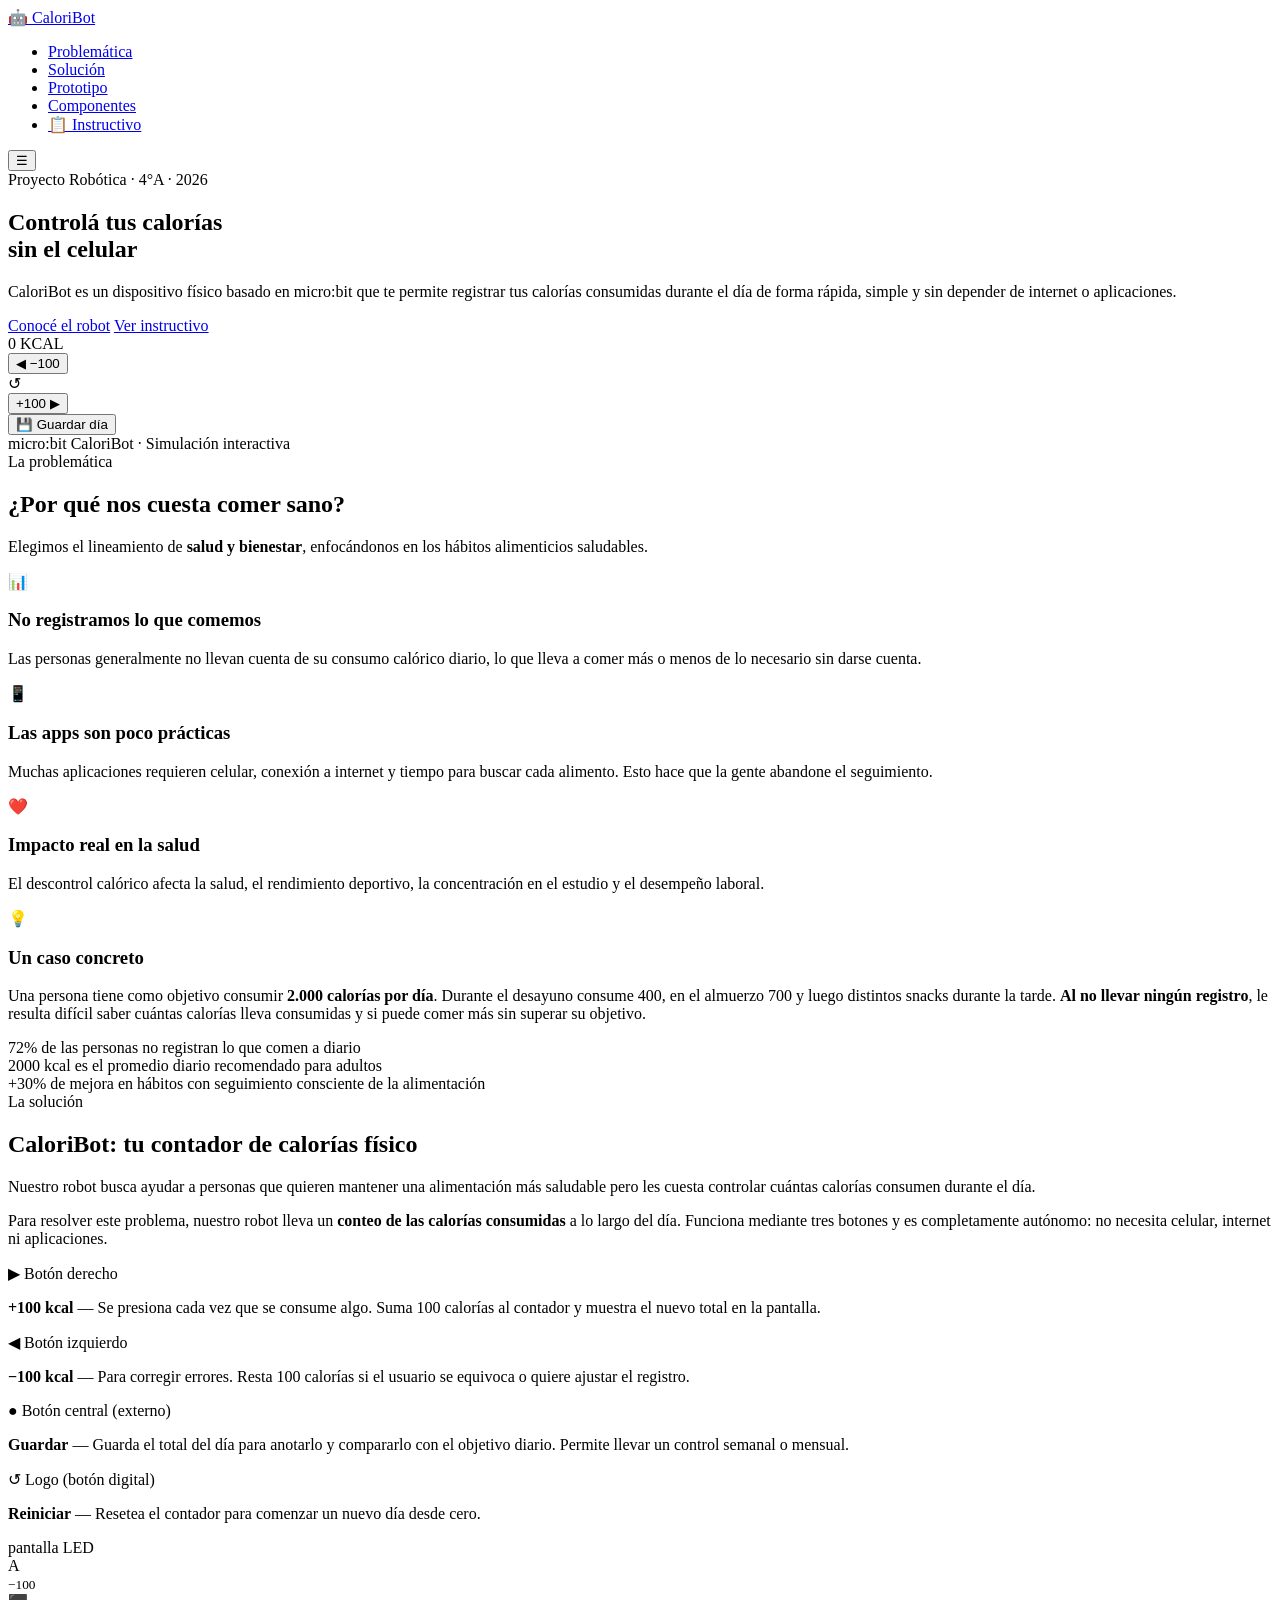
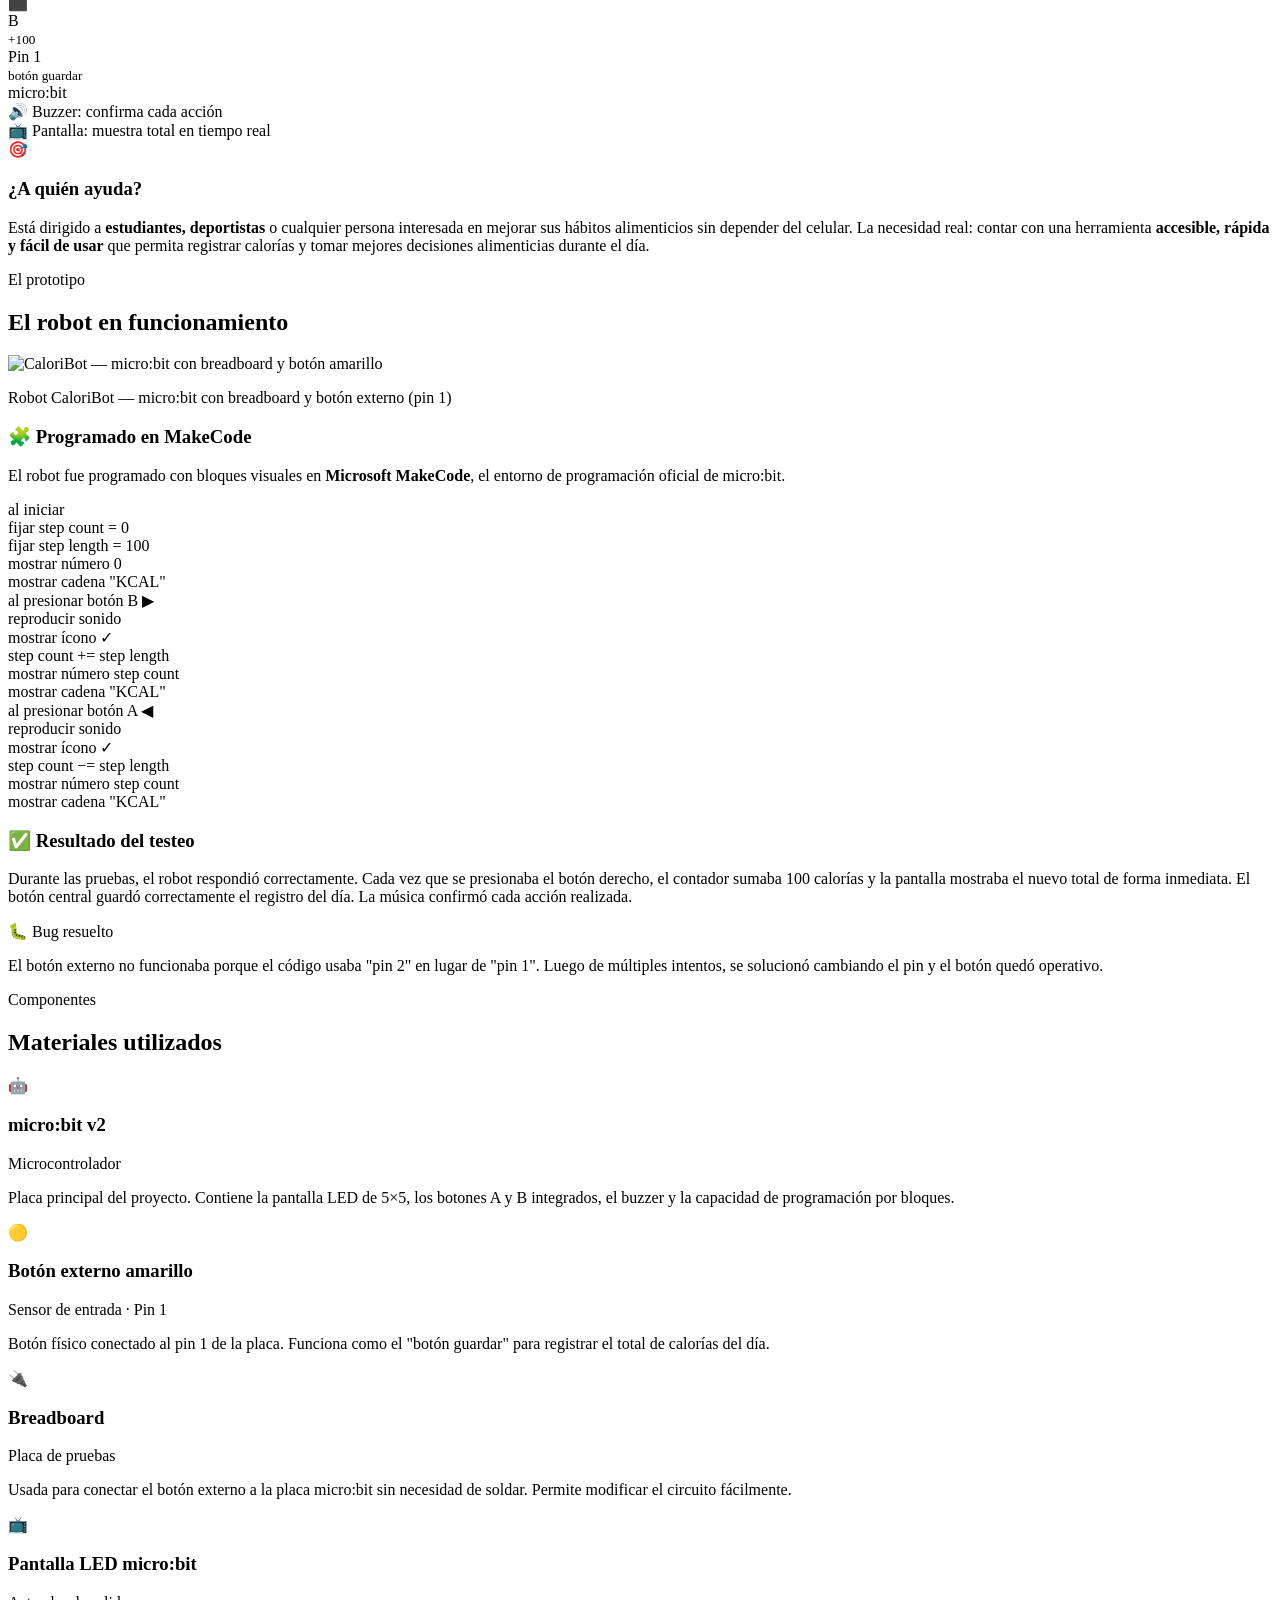
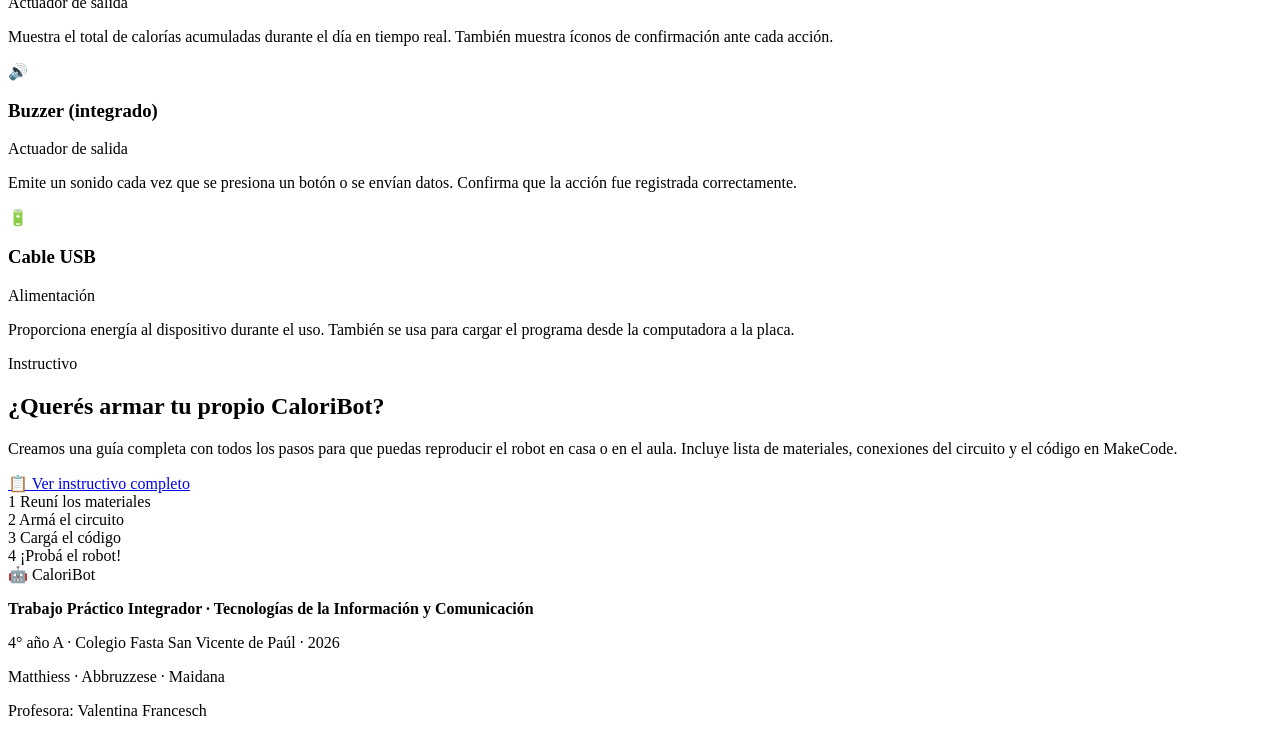
==== index.html @ 19765916 "initial commit" ====
<!DOCTYPE html>
<html lang="es">
<head>
  <meta charset="UTF-8" />
  <meta name="viewport" content="width=device-width, initial-scale=1.0" />
  <title>CaloriBot | Contador de Calorías con micro:bit</title>
  <link rel="stylesheet" href="css/styles.css" />
  <link rel="preconnect" href="https://fonts.googleapis.com" />
  <link rel="preconnect" href="https://fonts.gstatic.com" crossorigin />
  <link href="https://fonts.googleapis.com/css2?family=Inter:wght@300;400;500;600;700;800&family=Space+Grotesk:wght@500;700&display=swap" rel="stylesheet" />
</head>
<body>

  <!-- ===== HEADER / NAV ===== -->
  <header class="header" id="header">
    <nav class="nav container">
      <a href="#inicio" class="nav__logo">
        <span class="logo-icon">🤖</span> CaloriBot
      </a>
      <ul class="nav__menu" id="nav-menu">
        <li><a href="#problema" class="nav__link">Problemática</a></li>
        <li><a href="#solucion" class="nav__link">Solución</a></li>
        <li><a href="#prototipo" class="nav__link">Prototipo</a></li>
        <li><a href="#componentes" class="nav__link">Componentes</a></li>
        <li><a href="#instructivo" class="nav__link instructivo-btn">📋 Instructivo</a></li>
      </ul>
      <button class="nav__toggle" id="nav-toggle" aria-label="Abrir menú">☰</button>
    </nav>
  </header>

  <main>

    <!-- ===== HERO ===== -->
    <section class="hero" id="inicio">
      <div class="hero__bg-shapes">
        <div class="shape shape--1"></div>
        <div class="shape shape--2"></div>
        <div class="shape shape--3"></div>
      </div>
      <div class="container hero__content">
        <div class="hero__text">
          <span class="hero__badge">Proyecto Robótica · 4°A · 2026</span>
          <h1 class="hero__title">
            Controlá tus calorías <br/><span class="highlight">sin el celular</span>
          </h1>
          <p class="hero__subtitle">
            CaloriBot es un dispositivo físico basado en micro:bit que te permite
            registrar tus calorías consumidas durante el día de forma rápida, simple
            y sin depender de internet o aplicaciones.
          </p>
          <div class="hero__cta">
            <a href="#solucion" class="btn btn--primary">Conocé el robot</a>
            <a href="#instructivo" class="btn btn--outline">Ver instructivo</a>
          </div>
        </div>
        <div class="hero__visual">
          <div class="microbit-card">
            <div class="microbit-screen">
              <div class="microbit-display" id="microbit-display">
                <span class="calorie-count" id="calorie-display">0</span>
                <span class="kcal-label">KCAL</span>
              </div>
            </div>
            <div class="microbit-buttons">
              <button class="mb-btn mb-btn--left" id="btn-left" title="Restar 100 kcal">◀ −100</button>
              <div class="mb-logo" id="btn-logo" title="Reiniciar">↺</div>
              <button class="mb-btn mb-btn--right" id="btn-right" title="Sumar 100 kcal">+100 ▶</button>
            </div>
            <button class="mb-btn--center" id="btn-center">💾 Guardar día</button>
            <div class="mb-label">micro:bit CaloriBot · Simulación interactiva</div>
          </div>
        </div>
      </div>
    </section>

    <!-- ===== CONCIENTIZACIÓN / PROBLEMA ===== -->
    <section class="problema section" id="problema">
      <div class="container">
        <div class="section__header">
          <span class="section__tag">La problemática</span>
          <h2 class="section__title">¿Por qué nos cuesta comer sano?</h2>
          <p class="section__subtitle">
            Elegimos el lineamiento de <strong>salud y bienestar</strong>, enfocándonos
            en los hábitos alimenticios saludables.
          </p>
        </div>

        <div class="problema__cards">
          <div class="problem-card">
            <div class="problem-card__icon">📊</div>
            <h3>No registramos lo que comemos</h3>
            <p>Las personas generalmente no llevan cuenta de su consumo calórico diario, lo que lleva a comer más o menos de lo necesario sin darse cuenta.</p>
          </div>
          <div class="problem-card">
            <div class="problem-card__icon">📱</div>
            <h3>Las apps son poco prácticas</h3>
            <p>Muchas aplicaciones requieren celular, conexión a internet y tiempo para buscar cada alimento. Esto hace que la gente abandone el seguimiento.</p>
          </div>
          <div class="problem-card">
            <div class="problem-card__icon">❤️</div>
            <h3>Impacto real en la salud</h3>
            <p>El descontrol calórico afecta la salud, el rendimiento deportivo, la concentración en el estudio y el desempeño laboral.</p>
          </div>
        </div>

        <div class="problema__ejemplo">
          <div class="ejemplo-card">
            <div class="ejemplo-icon">💡</div>
            <div class="ejemplo-content">
              <h3>Un caso concreto</h3>
              <p>
                Una persona tiene como objetivo consumir <strong>2.000 calorías por día</strong>.
                Durante el desayuno consume 400, en el almuerzo 700 y luego distintos snacks durante
                la tarde. <strong>Al no llevar ningún registro</strong>, le resulta difícil saber
                cuántas calorías lleva consumidas y si puede comer más sin superar su objetivo.
              </p>
            </div>
          </div>
        </div>

        <div class="stats-row">
          <div class="stat-item">
            <span class="stat-num">72%</span>
            <span class="stat-desc">de las personas no registran lo que comen a diario</span>
          </div>
          <div class="stat-item">
            <span class="stat-num">2000</span>
            <span class="stat-desc">kcal es el promedio diario recomendado para adultos</span>
          </div>
          <div class="stat-item">
            <span class="stat-num">+30%</span>
            <span class="stat-desc">de mejora en hábitos con seguimiento consciente de la alimentación</span>
          </div>
        </div>
      </div>
    </section>

    <!-- ===== SOLUCIÓN / ROBOT ===== -->
    <section class="solucion section" id="solucion">
      <div class="container">
        <div class="section__header">
          <span class="section__tag">La solución</span>
          <h2 class="section__title">CaloriBot: tu contador de calorías físico</h2>
          <p class="section__subtitle">
            Nuestro robot busca ayudar a personas que quieren mantener una alimentación más saludable
            pero les cuesta controlar cuántas calorías consumen durante el día.
          </p>
        </div>

        <div class="solucion__grid">
          <div class="solucion__descripcion">
            <p class="solucion__parrafo">
              Para resolver este problema, nuestro robot lleva un <strong>conteo de las calorías consumidas</strong>
              a lo largo del día. Funciona mediante tres botones y es completamente autónomo: no necesita
              celular, internet ni aplicaciones.
            </p>
            <div class="botones-lista">
              <div class="boton-item boton-item--right">
                <div class="boton-badge badge--green">▶ Botón derecho</div>
                <p><strong>+100 kcal</strong> — Se presiona cada vez que se consume algo. Suma 100 calorías al contador y muestra el nuevo total en la pantalla.</p>
              </div>
              <div class="boton-item boton-item--left">
                <div class="boton-badge badge--red">◀ Botón izquierdo</div>
                <p><strong>−100 kcal</strong> — Para corregir errores. Resta 100 calorías si el usuario se equivoca o quiere ajustar el registro.</p>
              </div>
              <div class="boton-item boton-item--center">
                <div class="boton-badge badge--blue">● Botón central (externo)</div>
                <p><strong>Guardar</strong> — Guarda el total del día para anotarlo y compararlo con el objetivo diario. Permite llevar un control semanal o mensual.</p>
              </div>
              <div class="boton-item boton-item--logo">
                <div class="boton-badge badge--orange">↺ Logo (botón digital)</div>
                <p><strong>Reiniciar</strong> — Resetea el contador para comenzar un nuevo día desde cero.</p>
              </div>
            </div>
          </div>
          <div class="solucion__visual">
            <div class="robot-diagram">
              <div class="diagram-microbit">
                <div class="dm-screen">pantalla LED</div>
                <div class="dm-buttons">
                  <div class="dm-btn dm-btn--a">A<br/><small>−100</small></div>
                  <div class="dm-logo">⬛</div>
                  <div class="dm-btn dm-btn--b">B<br/><small>+100</small></div>
                </div>
                <div class="dm-pin">Pin 1<br/><small>botón guardar</small></div>
                <div class="dm-label">micro:bit</div>
              </div>
              <div class="diagram-arrows">
                <div class="d-arrow">🔊 Buzzer: confirma cada acción</div>
                <div class="d-arrow">📺 Pantalla: muestra total en tiempo real</div>
              </div>
            </div>
          </div>
        </div>

        <div class="target-box">
          <div class="target-icon">🎯</div>
          <div>
            <h3>¿A quién ayuda?</h3>
            <p>
              Está dirigido a <strong>estudiantes, deportistas</strong> o cualquier persona interesada en mejorar
              sus hábitos alimenticios sin depender del celular. La necesidad real: contar con una herramienta
              <strong>accesible, rápida y fácil de usar</strong> que permita registrar calorías y tomar mejores
              decisiones alimenticias durante el día.
            </p>
          </div>
        </div>
      </div>
    </section>

    <!-- ===== PROTOTIPO ===== -->
    <section class="prototipo section" id="prototipo">
      <div class="container">
        <div class="section__header">
          <span class="section__tag">El prototipo</span>
          <h2 class="section__title">El robot en funcionamiento</h2>
        </div>

        <div class="prototipo__grid">
          <div class="prototipo__foto">
            <div class="foto-placeholder foto-placeholder--img">
              <img src="img/robot.jpg" alt="CaloriBot — micro:bit con breadboard y botón amarillo" />
            </div>
            <p class="foto-caption">Robot CaloriBot — micro:bit con breadboard y botón externo (pin 1)</p>
          </div>

          <div class="prototipo__info">
            <div class="makecode-box">
              <h3>🧩 Programado en MakeCode</h3>
              <p>El robot fue programado con bloques visuales en <strong>Microsoft MakeCode</strong>, 
              el entorno de programación oficial de micro:bit.</p>
              <div class="code-blocks-visual">
                <div class="block block--event">al iniciar</div>
                <div class="block block--action">fijar step count = 0</div>
                <div class="block block--action">fijar step length = 100</div>
                <div class="block block--action">mostrar número 0</div>
                <div class="block block--action">mostrar cadena "KCAL"</div>
                <div class="block block--event mt">al presionar botón B ▶</div>
                <div class="block block--action">reproducir sonido</div>
                <div class="block block--action">mostrar ícono ✓</div>
                <div class="block block--action">step count += step length</div>
                <div class="block block--action">mostrar número step count</div>
                <div class="block block--action">mostrar cadena "KCAL"</div>
                <div class="block block--event mt">al presionar botón A ◀</div>
                <div class="block block--action">reproducir sonido</div>
                <div class="block block--action">mostrar ícono ✓</div>
                <div class="block block--action">step count −= step length</div>
                <div class="block block--action">mostrar número step count</div>
                <div class="block block--action">mostrar cadena "KCAL"</div>
              </div>
            </div>
            <div class="testeo-box">
              <h3>✅ Resultado del testeo</h3>
              <p>
                Durante las pruebas, el robot respondió correctamente. Cada vez que se presionaba
                el botón derecho, el contador sumaba 100 calorías y la pantalla mostraba el nuevo
                total de forma inmediata. El botón central guardó correctamente el registro del día.
                La música confirmó cada acción realizada.
              </p>
              <div class="bug-box">
                <span class="bug-label">🐛 Bug resuelto</span>
                <p>El botón externo no funcionaba porque el código usaba "pin 2" en lugar de "pin 1". 
                Luego de múltiples intentos, se solucionó cambiando el pin y el botón quedó operativo.</p>
              </div>
            </div>
          </div>
        </div>
      </div>
    </section>

    <!-- ===== COMPONENTES ===== -->
    <section class="componentes section" id="componentes">
      <div class="container">
        <div class="section__header">
          <span class="section__tag">Componentes</span>
          <h2 class="section__title">Materiales utilizados</h2>
        </div>

        <div class="componentes__grid">
          <div class="componente-card">
            <div class="comp-icon">🤖</div>
            <h3>micro:bit v2</h3>
            <span class="comp-type">Microcontrolador</span>
            <p>Placa principal del proyecto. Contiene la pantalla LED de 5×5, los botones A y B integrados, el buzzer y la capacidad de programación por bloques.</p>
          </div>
          <div class="componente-card">
            <div class="comp-icon">🟡</div>
            <h3>Botón externo amarillo</h3>
            <span class="comp-type">Sensor de entrada · Pin 1</span>
            <p>Botón físico conectado al pin 1 de la placa. Funciona como el "botón guardar" para registrar el total de calorías del día.</p>
          </div>
          <div class="componente-card">
            <div class="comp-icon">🔌</div>
            <h3>Breadboard</h3>
            <span class="comp-type">Placa de pruebas</span>
            <p>Usada para conectar el botón externo a la placa micro:bit sin necesidad de soldar. Permite modificar el circuito fácilmente.</p>
          </div>
          <div class="componente-card">
            <div class="comp-icon">📺</div>
            <h3>Pantalla LED micro:bit</h3>
            <span class="comp-type">Actuador de salida</span>
            <p>Muestra el total de calorías acumuladas durante el día en tiempo real. También muestra íconos de confirmación ante cada acción.</p>
          </div>
          <div class="componente-card">
            <div class="comp-icon">🔊</div>
            <h3>Buzzer (integrado)</h3>
            <span class="comp-type">Actuador de salida</span>
            <p>Emite un sonido cada vez que se presiona un botón o se envían datos. Confirma que la acción fue registrada correctamente.</p>
          </div>
          <div class="componente-card">
            <div class="comp-icon">🔋</div>
            <h3>Cable USB</h3>
            <span class="comp-type">Alimentación</span>
            <p>Proporciona energía al dispositivo durante el uso. También se usa para cargar el programa desde la computadora a la placa.</p>
          </div>
        </div>
      </div>
    </section>

    <!-- ===== INSTRUCTIVO (ENLACE) ===== -->
    <section class="instructivo-cta section" id="instructivo">
      <div class="container">
        <div class="instructivo-box">
          <div class="instructivo-box__text">
            <span class="section__tag">Instructivo</span>
            <h2>¿Querés armar tu propio CaloriBot?</h2>
            <p>Creamos una guía completa con todos los pasos para que puedas reproducir 
            el robot en casa o en el aula. Incluye lista de materiales, conexiones del 
            circuito y el código en MakeCode.</p>
            <a href="instructivo.html" class="btn btn--primary btn--large">📋 Ver instructivo completo</a>
          </div>
          <div class="instructivo-box__visual">
            <div class="steps-preview">
              <div class="step-prev"><span>1</span> Reuní los materiales</div>
              <div class="step-prev"><span>2</span> Armá el circuito</div>
              <div class="step-prev"><span>3</span> Cargá el código</div>
              <div class="step-prev"><span>4</span> ¡Probá el robot!</div>
            </div>
          </div>
        </div>
      </div>
    </section>

  </main>

  <!-- ===== FOOTER ===== -->
  <footer class="footer">
    <div class="container footer__content">
      <div class="footer__logo">🤖 CaloriBot</div>
      <div class="footer__info">
        <p><strong>Trabajo Práctico Integrador · Tecnologías de la Información y Comunicación</strong></p>
        <p>4° año A · Colegio Fasta San Vicente de Paúl · 2026</p>
        <p>Matthiess · Abbruzzese · Maidana</p>
        <p>Profesora: Valentina Francesch</p>
      </div>
    </div>
  </footer>

  <script src="js/main.js"></script>
</body>
</html>
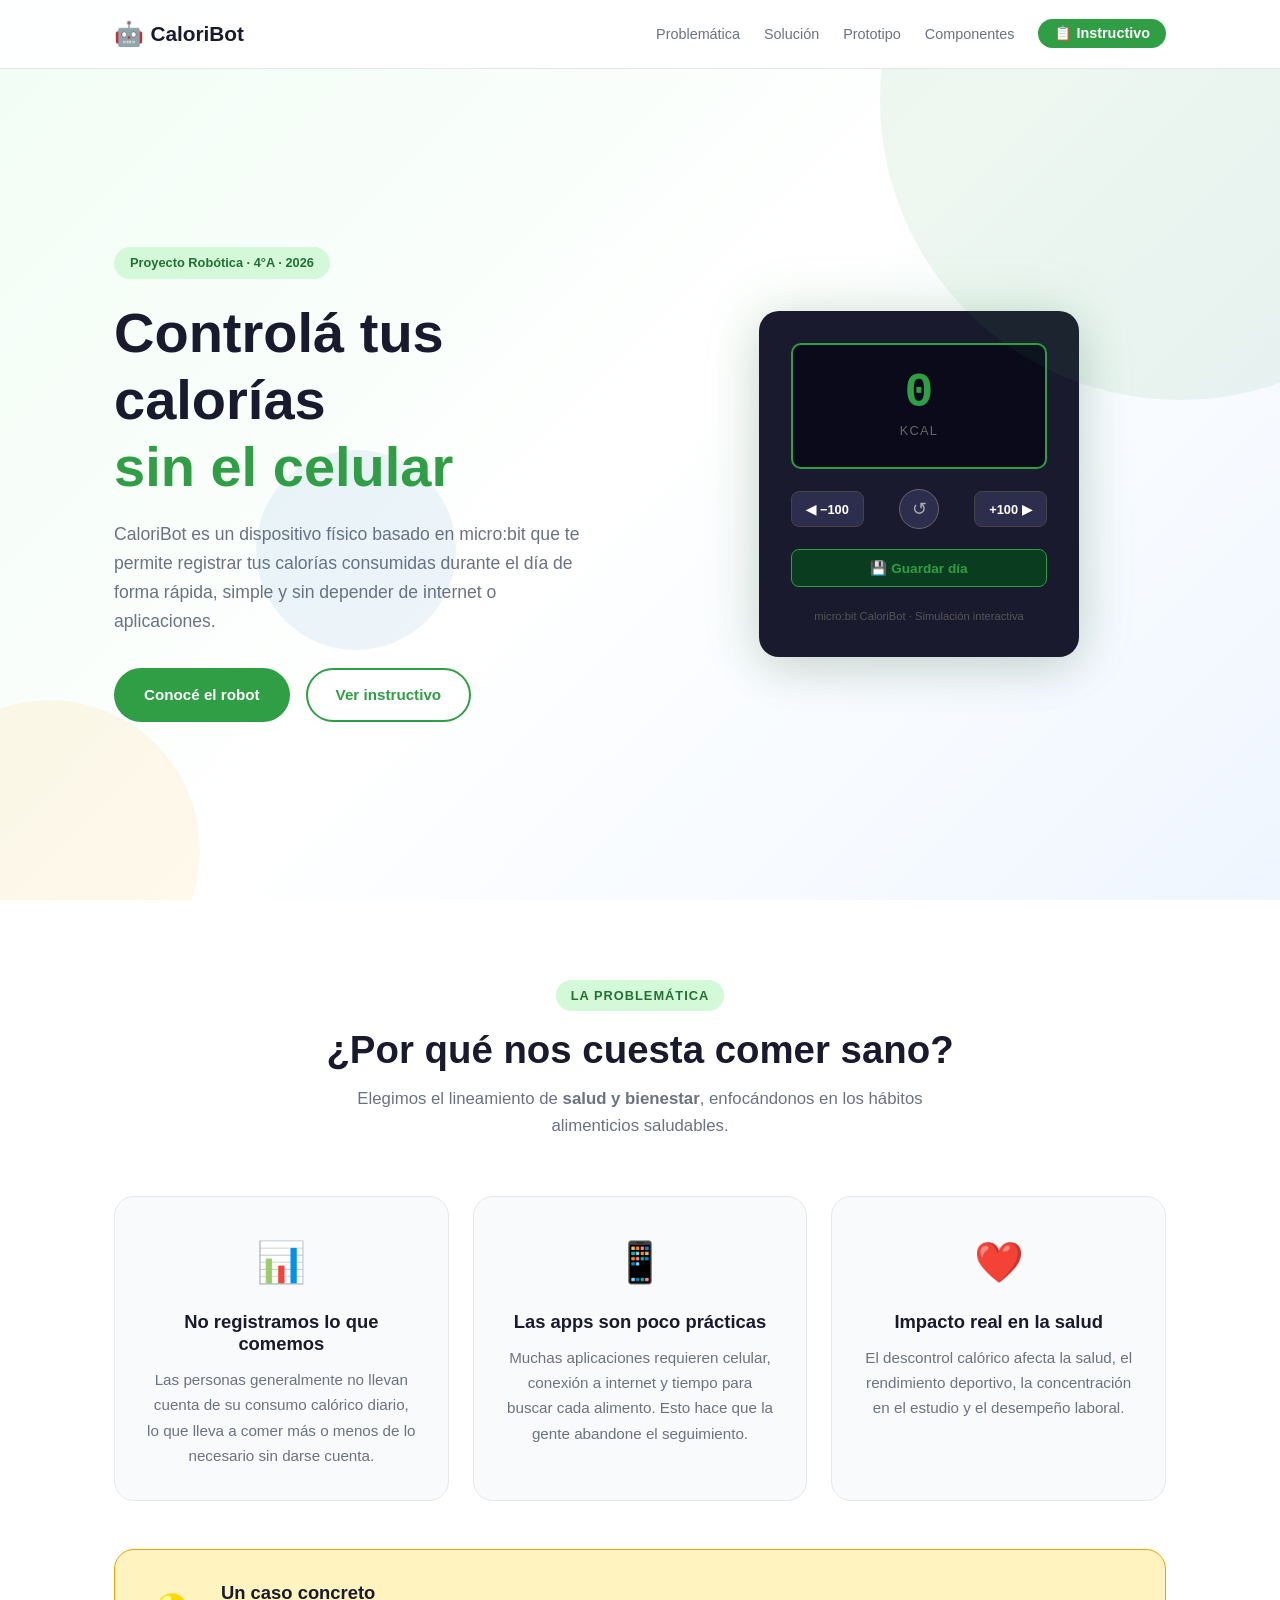
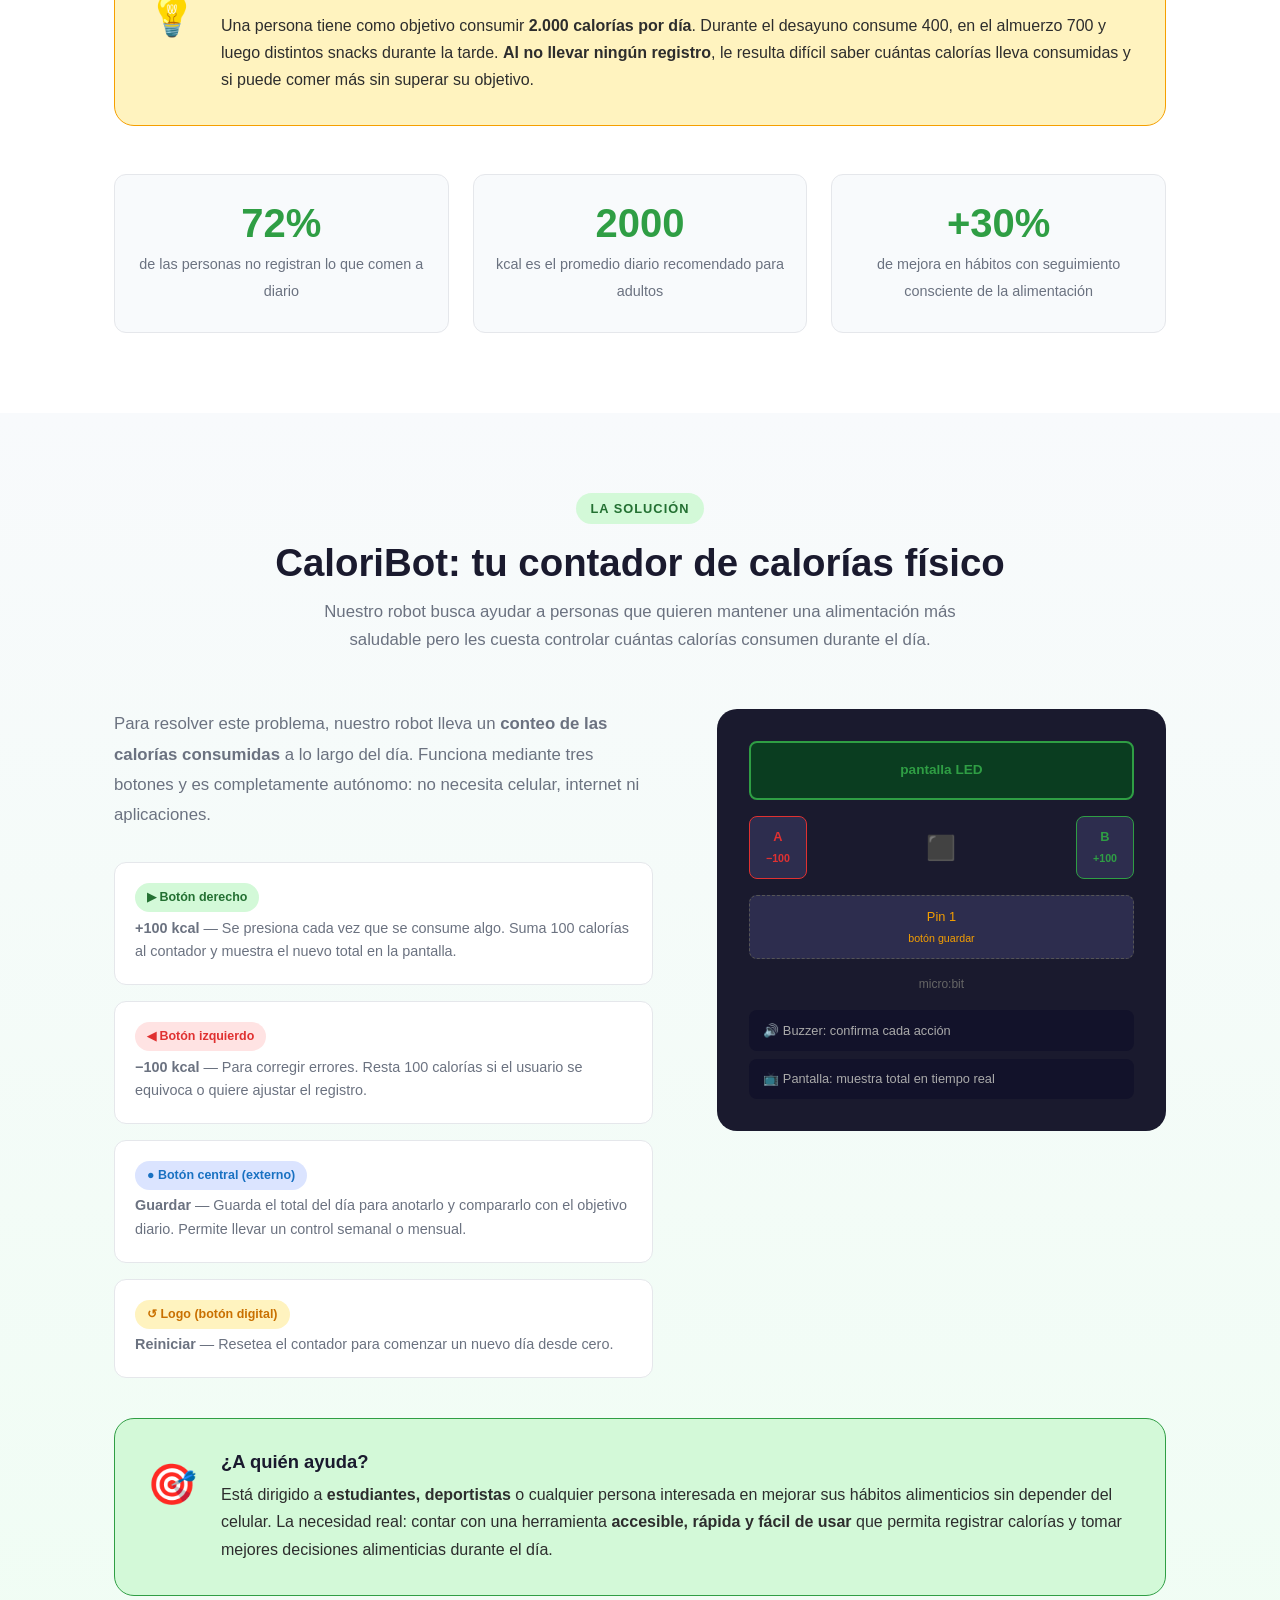
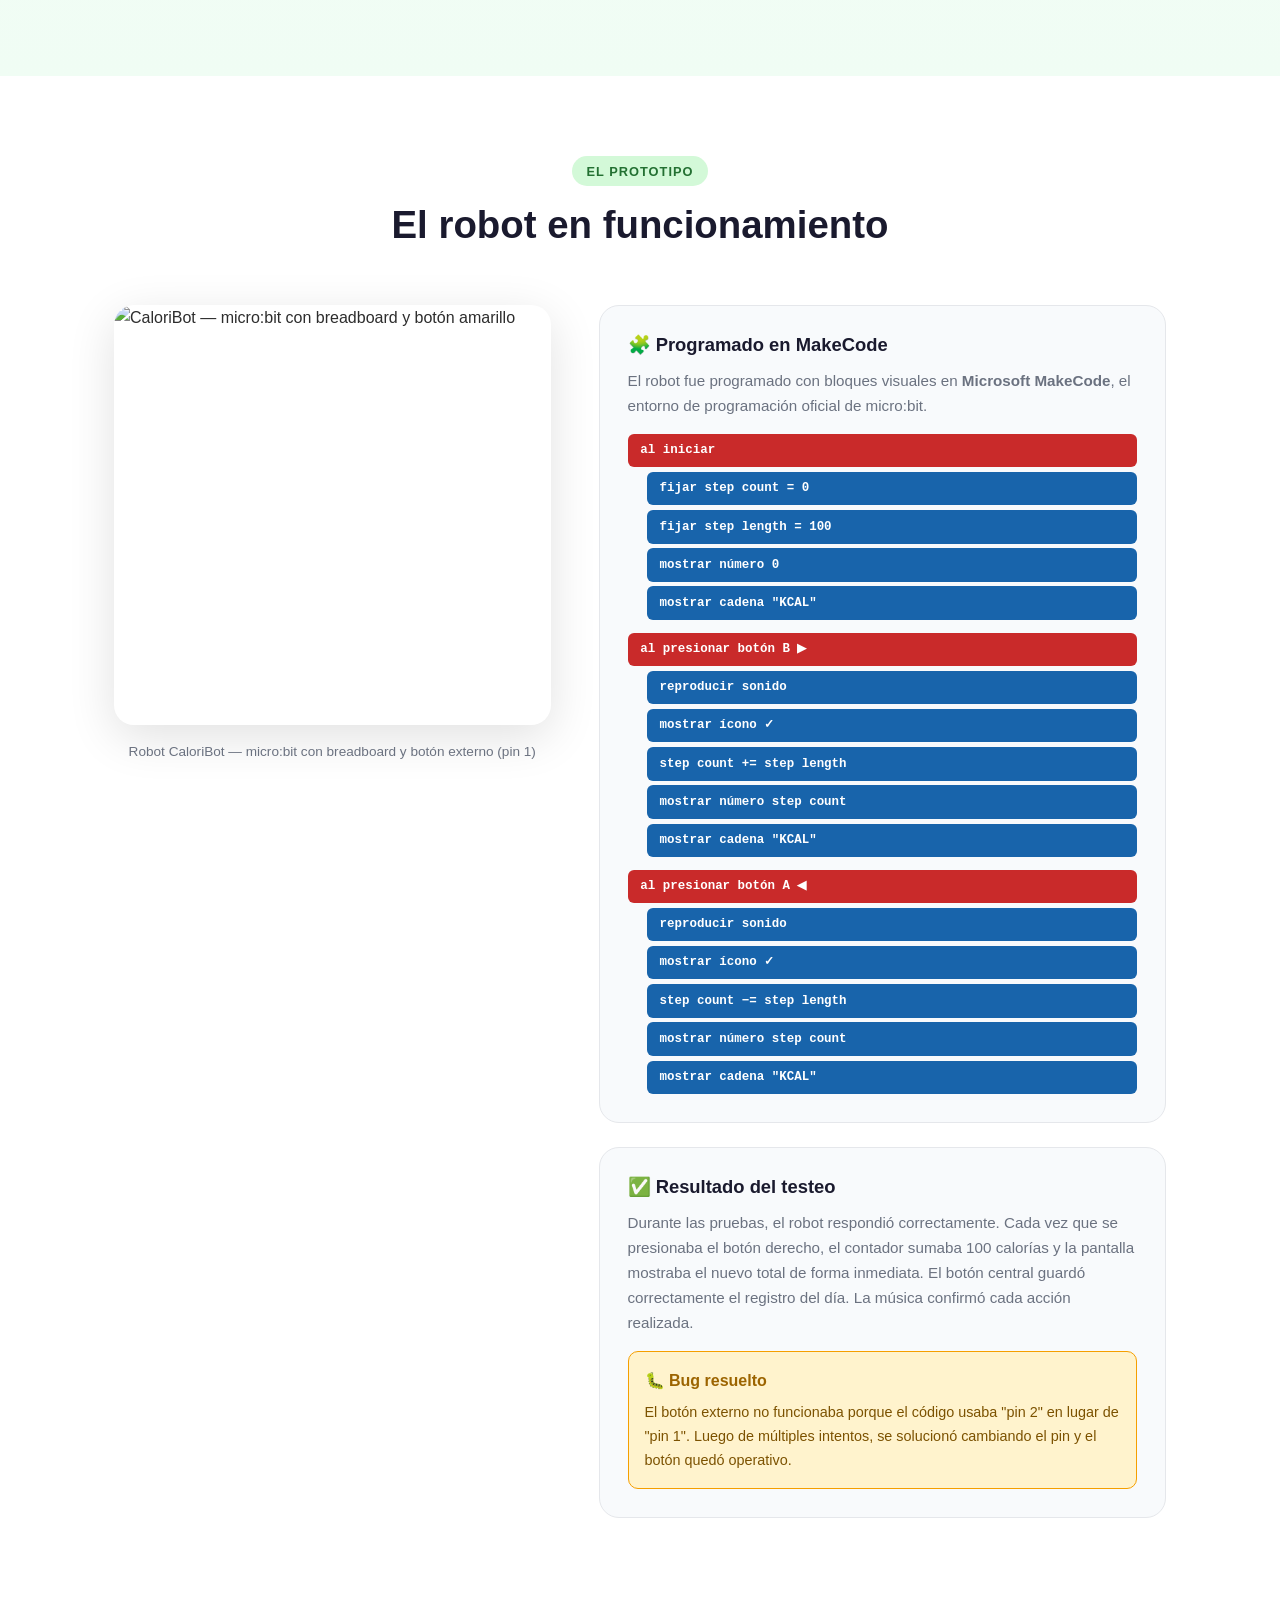
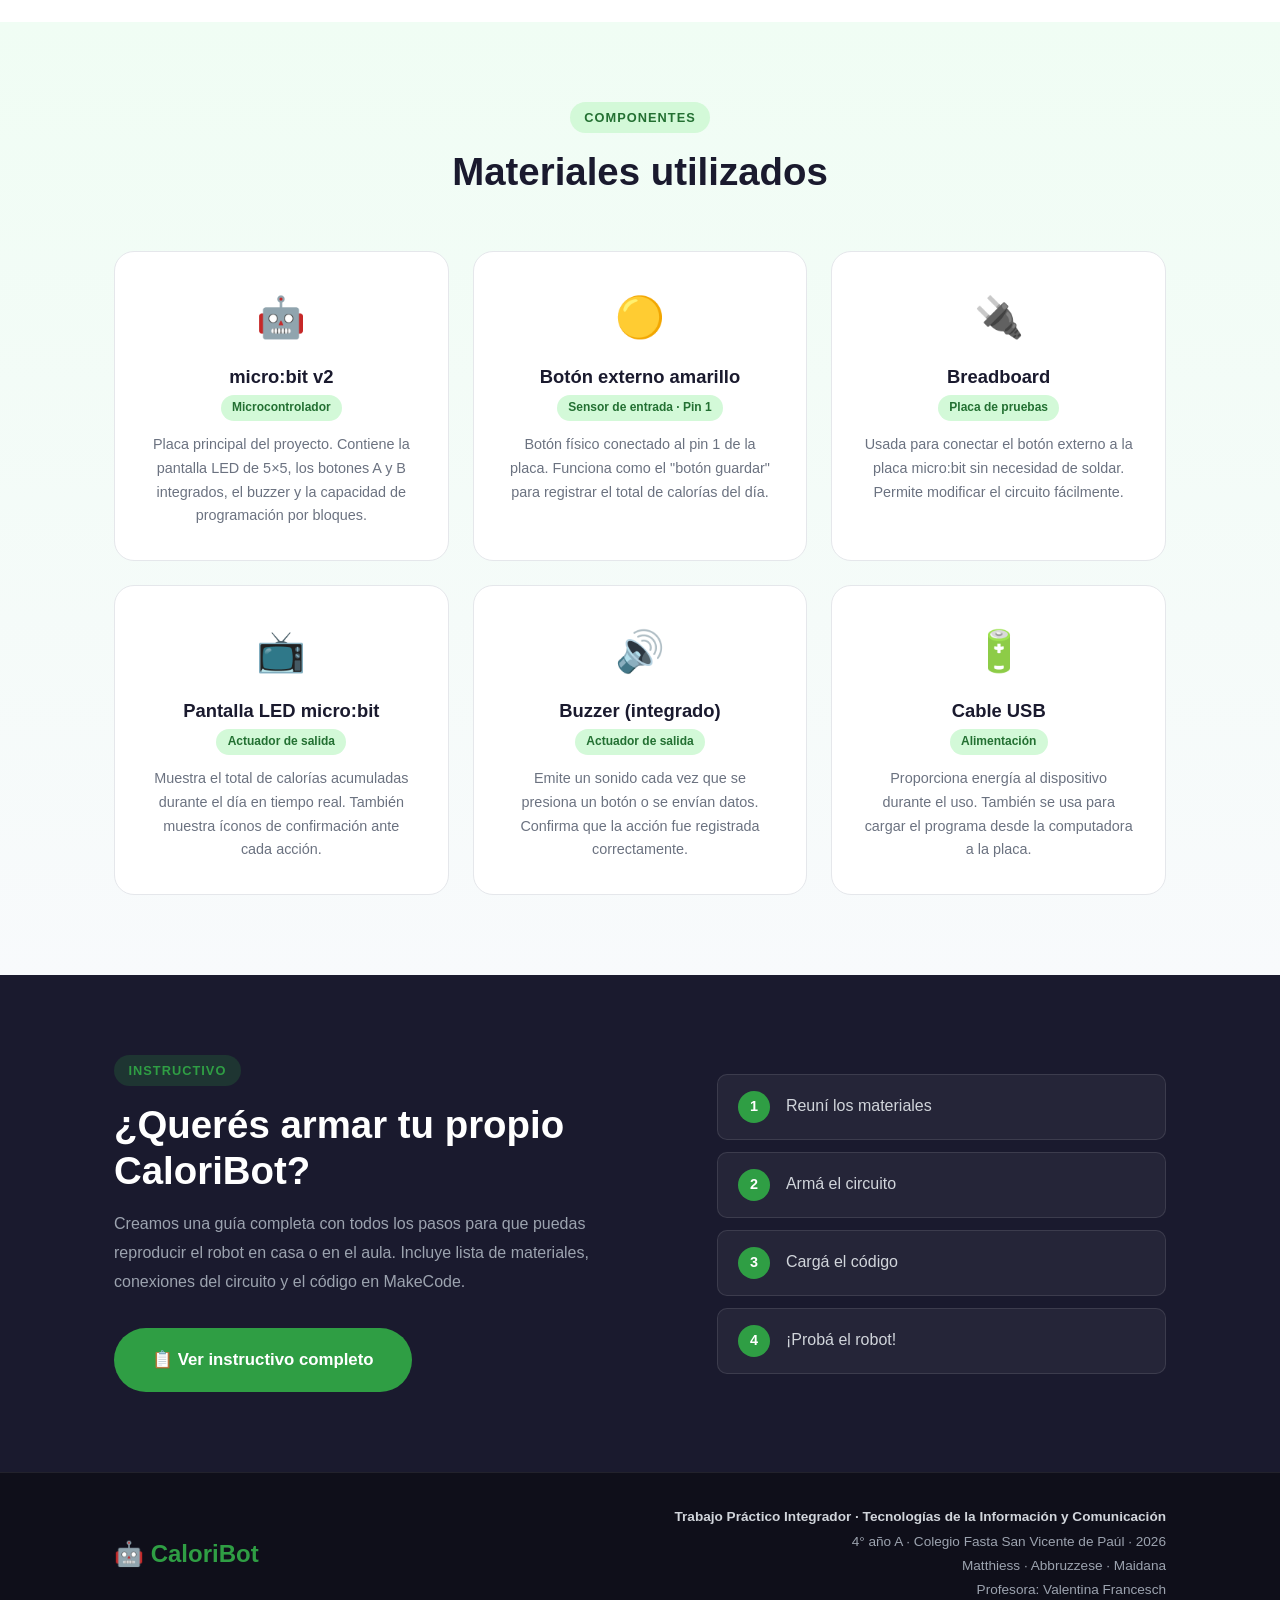
==== commit 8e87567c: "Update index.html" ====
--- a/index.html
+++ b/index.html
@@ -12,6 +12,7 @@
 <body>
 
   <!-- ===== HEADER / NAV ===== -->
+  <link rel="stylesheet" href="styles.css">
   <header class="header" id="header">
     <nav class="nav container">
       <a href="#inicio" class="nav__logo">
--- a/styles.css
+++ b/styles.css
@@ -0,0 +1,545 @@
+/* =============================================
+   CaloriBot · Sitio Web TP Integrador
+   Matthiess, Abbruzzese y Maidana · 2026
+   ============================================= */
+
+/* --- Reset & Base --- */
+*, *::before, *::after { box-sizing: border-box; margin: 0; padding: 0; }
+
+:root {
+  --clr-primary: #2f9e44;
+  --clr-primary-dark: #237032;
+  --clr-primary-light: #d3f9d8;
+  --clr-accent: #f59f00;
+  --clr-accent-light: #fff3bf;
+  --clr-danger: #e03131;
+  --clr-blue: #1971c2;
+  --clr-blue-light: #dbe4ff;
+  --clr-dark: #1a1a2e;
+  --clr-text: #2d2d2d;
+  --clr-text-light: #6b7280;
+  --clr-bg: #f8fafc;
+  --clr-white: #ffffff;
+  --clr-border: #e5e7eb;
+  --radius: 12px;
+  --radius-lg: 20px;
+  --shadow: 0 4px 24px rgba(0,0,0,.08);
+  --shadow-lg: 0 12px 48px rgba(0,0,0,.12);
+  --transition: .25s ease;
+  --font-body: 'Inter', sans-serif;
+  --font-heading: 'Space Grotesk', sans-serif;
+}
+
+html { scroll-behavior: smooth; }
+
+body {
+  font-family: var(--font-body);
+  color: var(--clr-text);
+  background: var(--clr-bg);
+  line-height: 1.65;
+  font-size: 16px;
+}
+
+/* --- Typography --- */
+h1, h2, h3 { font-family: var(--font-heading); line-height: 1.2; }
+h1 { font-size: clamp(2rem, 5vw, 3.5rem); }
+h2 { font-size: clamp(1.6rem, 3vw, 2.4rem); }
+h3 { font-size: 1.15rem; }
+
+a { text-decoration: none; color: inherit; }
+
+/* --- Utilities --- */
+.container { max-width: 1100px; margin: 0 auto; padding: 0 1.5rem; }
+.section { padding: 5rem 0; }
+
+.section__header { text-align: center; margin-bottom: 3.5rem; }
+.section__tag {
+  display: inline-block;
+  background: var(--clr-primary-light);
+  color: var(--clr-primary-dark);
+  font-size: .8rem;
+  font-weight: 700;
+  letter-spacing: .08em;
+  text-transform: uppercase;
+  padding: .3rem .9rem;
+  border-radius: 50px;
+  margin-bottom: 1rem;
+}
+.section__title { color: var(--clr-dark); margin-bottom: .75rem; }
+.section__subtitle { color: var(--clr-text-light); max-width: 640px; margin: 0 auto; font-size: 1.05rem; }
+
+/* --- Buttons --- */
+.btn {
+  display: inline-flex; align-items: center; gap: .5rem;
+  padding: .75rem 1.75rem;
+  border-radius: 50px;
+  font-weight: 600;
+  font-size: .95rem;
+  cursor: pointer;
+  transition: var(--transition);
+  border: 2px solid transparent;
+}
+.btn--primary { background: var(--clr-primary); color: #fff; }
+.btn--primary:hover { background: var(--clr-primary-dark); transform: translateY(-2px); box-shadow: 0 8px 24px rgba(47,158,68,.35); }
+.btn--outline { background: transparent; color: var(--clr-primary); border-color: var(--clr-primary); }
+.btn--outline:hover { background: var(--clr-primary); color: #fff; transform: translateY(-2px); }
+.btn--large { padding: 1rem 2.25rem; font-size: 1.05rem; }
+
+/* =============================================
+   HEADER / NAV
+   ============================================= */
+.header {
+  position: fixed; top: 0; width: 100%; z-index: 100;
+  background: rgba(255,255,255,.92);
+  backdrop-filter: blur(12px);
+  border-bottom: 1px solid var(--clr-border);
+  transition: var(--transition);
+}
+.header.scrolled { box-shadow: var(--shadow); }
+
+.nav {
+  display: flex; align-items: center; justify-content: space-between;
+  height: 68px;
+}
+.nav__logo {
+  font-family: var(--font-heading);
+  font-weight: 700;
+  font-size: 1.3rem;
+  color: var(--clr-dark);
+  display: flex; align-items: center; gap: .4rem;
+}
+.logo-icon { font-size: 1.5rem; }
+
+.nav__menu {
+  display: flex; align-items: center; gap: 1.5rem;
+  list-style: none;
+}
+.nav__link {
+  font-size: .9rem;
+  font-weight: 500;
+  color: var(--clr-text-light);
+  transition: color var(--transition);
+  padding: .3rem 0;
+  position: relative;
+}
+.nav__link::after {
+  content: '';
+  position: absolute; bottom: -2px; left: 0;
+  width: 0; height: 2px;
+  background: var(--clr-primary);
+  transition: width var(--transition);
+}
+.nav__link:hover { color: var(--clr-primary); }
+.nav__link:hover::after { width: 100%; }
+
+.instructivo-btn {
+  background: var(--clr-primary);
+  color: #fff !important;
+  padding: .4rem 1rem;
+  border-radius: 50px;
+  font-weight: 600;
+}
+.instructivo-btn::after { display: none; }
+.instructivo-btn:hover { background: var(--clr-primary-dark); }
+
+.nav__toggle { display: none; background: none; border: none; font-size: 1.5rem; cursor: pointer; }
+
+/* =============================================
+   HERO
+   ============================================= */
+.hero {
+  min-height: 100vh;
+  padding-top: 68px;
+  display: flex; align-items: center;
+  background: linear-gradient(135deg, #f0fdf4 0%, #fff 50%, #eff6ff 100%);
+  position: relative; overflow: hidden;
+}
+.hero__bg-shapes { position: absolute; inset: 0; pointer-events: none; }
+.shape {
+  position: absolute; border-radius: 50%;
+  opacity: .08;
+}
+.shape--1 { width: 600px; height: 600px; background: var(--clr-primary); top: -200px; right: -200px; }
+.shape--2 { width: 300px; height: 300px; background: var(--clr-accent); bottom: -100px; left: -100px; }
+.shape--3 { width: 200px; height: 200px; background: var(--clr-blue); top: 50%; left: 20%; }
+
+.hero__content {
+  display: grid; grid-template-columns: 1fr 1fr; gap: 4rem;
+  align-items: center; padding-top: 3rem; padding-bottom: 3rem;
+}
+.hero__badge {
+  display: inline-block;
+  background: var(--clr-primary-light);
+  color: var(--clr-primary-dark);
+  font-size: .8rem; font-weight: 600;
+  padding: .35rem 1rem; border-radius: 50px;
+  margin-bottom: 1.25rem;
+}
+.hero__title { color: var(--clr-dark); margin-bottom: 1.25rem; }
+.highlight { color: var(--clr-primary); position: relative; }
+.hero__subtitle { color: var(--clr-text-light); font-size: 1.1rem; margin-bottom: 2rem; max-width: 480px; }
+.hero__cta { display: flex; gap: 1rem; flex-wrap: wrap; }
+
+/* Simulador micro:bit */
+.microbit-card {
+  background: #1a1a2e;
+  border-radius: 20px;
+  padding: 2rem;
+  box-shadow: var(--shadow-lg), 0 0 60px rgba(47,158,68,.15);
+  display: flex; flex-direction: column; align-items: center; gap: 1.25rem;
+  max-width: 320px;
+  margin: 0 auto;
+  animation: float 4s ease-in-out infinite;
+}
+@keyframes float {
+  0%, 100% { transform: translateY(0); }
+  50% { transform: translateY(-12px); }
+}
+.microbit-screen {
+  width: 100%; background: #0a0a1a; border-radius: 10px;
+  padding: 1.5rem; display: flex; align-items: center; justify-content: center;
+  border: 2px solid #2f9e44;
+  min-height: 100px;
+}
+.microbit-display { text-align: center; }
+.calorie-count {
+  display: block; font-size: 3rem; font-weight: 800;
+  color: #2f9e44; font-family: 'Courier New', monospace;
+  line-height: 1;
+}
+.kcal-label { color: #666; font-size: .8rem; letter-spacing: .1em; }
+
+.microbit-buttons { display: flex; align-items: center; gap: 1.5rem; width: 100%; justify-content: space-between; }
+.mb-btn {
+  background: #2d2d4e; color: #fff;
+  border: 1px solid #444; border-radius: 8px;
+  padding: .6rem .9rem; cursor: pointer;
+  font-size: .8rem; font-weight: 600;
+  transition: var(--transition);
+}
+.mb-btn--left:hover { background: var(--clr-danger); border-color: var(--clr-danger); }
+.mb-btn--right:hover { background: var(--clr-primary); border-color: var(--clr-primary); }
+.mb-logo {
+  width: 40px; height: 40px; border-radius: 50%;
+  background: #2d2d4e; border: 1px solid #666;
+  display: flex; align-items: center; justify-content: center;
+  font-size: 1.1rem; cursor: pointer; transition: var(--transition);
+  color: #aaa;
+}
+.mb-logo:hover { background: var(--clr-accent); color: #fff; border-color: var(--clr-accent); }
+.mb-btn--center {
+  width: 100%; background: #0a3d20; color: #2f9e44;
+  border: 1px solid #2f9e44; border-radius: 8px;
+  padding: .6rem; cursor: pointer;
+  font-size: .85rem; font-weight: 600; transition: var(--transition);
+}
+.mb-btn--center:hover { background: var(--clr-primary); color: #fff; }
+.mb-label { color: #555; font-size: .7rem; text-align: center; }
+
+/* Toast notif */
+.toast {
+  position: fixed; bottom: 2rem; right: 2rem;
+  background: var(--clr-dark); color: #fff;
+  padding: .8rem 1.5rem; border-radius: 50px;
+  font-size: .9rem; font-weight: 500;
+  transform: translateY(100px); opacity: 0;
+  transition: .4s ease;
+  z-index: 999;
+}
+.toast.show { transform: translateY(0); opacity: 1; }
+
+/* =============================================
+   PROBLEMA
+   ============================================= */
+.problema { background: var(--clr-white); }
+.problema__cards {
+  display: grid; grid-template-columns: repeat(3, 1fr); gap: 1.5rem;
+  margin-bottom: 3rem;
+}
+.problem-card {
+  background: var(--clr-bg);
+  border: 1px solid var(--clr-border);
+  border-radius: var(--radius-lg);
+  padding: 2rem;
+  text-align: center;
+  transition: var(--transition);
+}
+.problem-card:hover { transform: translateY(-6px); box-shadow: var(--shadow); }
+.problem-card__icon { font-size: 2.5rem; margin-bottom: 1rem; display: block; }
+.problem-card h3 { color: var(--clr-dark); margin-bottom: .75rem; }
+.problem-card p { color: var(--clr-text-light); font-size: .95rem; }
+
+.problema__ejemplo { margin-bottom: 3rem; }
+.ejemplo-card {
+  display: flex; gap: 1.5rem; align-items: flex-start;
+  background: var(--clr-accent-light);
+  border: 1px solid var(--clr-accent);
+  border-radius: var(--radius-lg);
+  padding: 2rem;
+}
+.ejemplo-icon { font-size: 2.5rem; flex-shrink: 0; }
+.ejemplo-content h3 { color: var(--clr-dark); margin-bottom: .5rem; }
+.ejemplo-content p { color: var(--clr-text); line-height: 1.7; }
+
+.stats-row {
+  display: grid; grid-template-columns: repeat(3, 1fr); gap: 1.5rem;
+}
+.stat-item {
+  text-align: center;
+  background: var(--clr-bg);
+  border: 1px solid var(--clr-border);
+  border-radius: var(--radius);
+  padding: 1.75rem 1rem;
+}
+.stat-num {
+  display: block; font-size: 2.5rem; font-weight: 800;
+  color: var(--clr-primary); font-family: var(--font-heading);
+  line-height: 1; margin-bottom: .5rem;
+}
+.stat-desc { color: var(--clr-text-light); font-size: .9rem; }
+
+/* =============================================
+   SOLUCIÓN
+   ============================================= */
+.solucion {
+  background: linear-gradient(180deg, var(--clr-bg) 0%, #f0fdf4 100%);
+}
+.solucion__grid {
+  display: grid; grid-template-columns: 1.2fr 1fr; gap: 4rem;
+  align-items: start; margin-bottom: 2.5rem;
+}
+.solucion__parrafo { color: var(--clr-text-light); margin-bottom: 2rem; font-size: 1.05rem; line-height: 1.8; }
+.botones-lista { display: flex; flex-direction: column; gap: 1rem; }
+.boton-item {
+  display: flex; flex-direction: column; gap: .3rem;
+  background: var(--clr-white);
+  border: 1px solid var(--clr-border);
+  border-radius: var(--radius);
+  padding: 1.25rem;
+}
+.boton-item p { color: var(--clr-text-light); font-size: .9rem; }
+.boton-badge {
+  display: inline-block; padding: .25rem .75rem;
+  border-radius: 50px; font-size: .78rem; font-weight: 700;
+  align-self: flex-start;
+}
+.badge--green { background: var(--clr-primary-light); color: var(--clr-primary-dark); }
+.badge--red { background: #ffe3e3; color: var(--clr-danger); }
+.badge--blue { background: var(--clr-blue-light); color: var(--clr-blue); }
+.badge--orange { background: var(--clr-accent-light); color: #c97000; }
+
+/* Robot diagram */
+.robot-diagram {
+  background: var(--clr-dark);
+  border-radius: var(--radius-lg);
+  padding: 2rem;
+  color: #fff;
+  position: sticky; top: 90px;
+}
+.dm-screen {
+  background: #0a3d20; border: 2px solid var(--clr-primary);
+  border-radius: 8px; padding: 1rem;
+  text-align: center; color: var(--clr-primary);
+  font-size: .85rem; font-weight: 600; margin-bottom: 1rem;
+}
+.dm-buttons {
+  display: flex; align-items: center; justify-content: space-between;
+  margin-bottom: 1rem;
+}
+.dm-btn {
+  background: #2d2d4e; border: 1px solid #555;
+  border-radius: 8px; padding: .6rem 1rem;
+  text-align: center; font-size: .8rem; font-weight: 600;
+  cursor: default;
+}
+.dm-btn--a { color: var(--clr-danger); border-color: var(--clr-danger); }
+.dm-btn--b { color: var(--clr-primary); border-color: var(--clr-primary); }
+.dm-logo { font-size: 1.5rem; }
+.dm-pin {
+  background: #2d2d4e; border: 1px dashed #555;
+  border-radius: 8px; padding: .6rem;
+  text-align: center; font-size: .8rem; color: var(--clr-accent);
+  margin-bottom: 1rem;
+}
+.dm-label { text-align: center; color: #666; font-size: .75rem; margin-bottom: 1rem; }
+.diagram-arrows { display: flex; flex-direction: column; gap: .5rem; }
+.d-arrow {
+  background: #12122a; border-radius: 8px;
+  padding: .6rem .9rem; font-size: .8rem; color: #aaa;
+}
+
+.target-box {
+  display: flex; gap: 1.5rem; align-items: flex-start;
+  background: var(--clr-primary-light);
+  border: 1px solid var(--clr-primary);
+  border-radius: var(--radius-lg);
+  padding: 2rem;
+}
+.target-icon { font-size: 2.5rem; flex-shrink: 0; }
+.target-box h3 { color: var(--clr-dark); margin-bottom: .5rem; }
+.target-box p { color: var(--clr-text); line-height: 1.7; }
+
+/* =============================================
+   PROTOTIPO
+   ============================================= */
+.prototipo { background: var(--clr-white); }
+.prototipo__grid {
+  display: grid; grid-template-columns: 1fr 1.3fr; gap: 3rem; align-items: start;
+}
+.foto-placeholder {
+  background: var(--clr-bg);
+  border: 2px dashed var(--clr-border);
+  border-radius: var(--radius-lg);
+  min-height: 300px;
+  display: flex; align-items: center; justify-content: center;
+  overflow: hidden;
+}
+.foto-placeholder img { width: 100%; height: 100%; object-fit: cover; border-radius: var(--radius-lg); }
+.foto-placeholder--img {
+  border: none;
+  background: transparent;
+  box-shadow: var(--shadow-lg);
+}
+.foto-placeholder--img img {
+  width: 100%;
+  height: 420px;
+  object-fit: cover;
+  object-position: center top;
+  border-radius: var(--radius-lg);
+  display: block;
+}
+.foto-inner { text-align: center; color: var(--clr-text-light); padding: 2rem; }
+.foto-emoji { font-size: 3rem; display: block; margin-bottom: 1rem; }
+.foto-caption { font-size: .85rem; color: var(--clr-text-light); text-align: center; margin-top: 1rem; }
+
+.makecode-box, .testeo-box {
+  background: var(--clr-bg);
+  border: 1px solid var(--clr-border);
+  border-radius: var(--radius-lg);
+  padding: 1.75rem;
+  margin-bottom: 1.5rem;
+}
+.makecode-box h3, .testeo-box h3 { color: var(--clr-dark); margin-bottom: .75rem; }
+.makecode-box p, .testeo-box p { color: var(--clr-text-light); font-size: .95rem; margin-bottom: 1rem; }
+
+.code-blocks-visual { display: flex; flex-direction: column; gap: .3rem; }
+.block {
+  padding: .4rem .8rem;
+  border-radius: 6px;
+  font-size: .78rem;
+  font-weight: 600;
+  font-family: 'Courier New', monospace;
+}
+.block--event { background: #c92a2a; color: #fff; }
+.block--action { background: #1864ab; color: #fff; margin-left: 1.2rem; }
+.mt { margin-top: .5rem; }
+
+.bug-box {
+  background: #fff3cd; border: 1px solid var(--clr-accent);
+  border-radius: 10px; padding: 1rem;
+}
+.bug-label { font-weight: 700; color: #9c6400; display: block; margin-bottom: .4rem; }
+.bug-box p { color: #7c5200; font-size: .9rem; margin: 0; }
+
+/* =============================================
+   COMPONENTES
+   ============================================= */
+.componentes {
+  background: linear-gradient(180deg, #f0fdf4 0%, var(--clr-bg) 100%);
+}
+.componentes__grid {
+  display: grid; grid-template-columns: repeat(3, 1fr); gap: 1.5rem;
+}
+.componente-card {
+  background: var(--clr-white);
+  border: 1px solid var(--clr-border);
+  border-radius: var(--radius-lg);
+  padding: 2rem;
+  text-align: center;
+  transition: var(--transition);
+}
+.componente-card:hover { transform: translateY(-6px); box-shadow: var(--shadow); border-color: var(--clr-primary); }
+.comp-icon { font-size: 2.5rem; display: block; margin-bottom: 1rem; }
+.componente-card h3 { color: var(--clr-dark); margin-bottom: .3rem; }
+.comp-type {
+  display: inline-block;
+  background: var(--clr-primary-light); color: var(--clr-primary-dark);
+  font-size: .75rem; font-weight: 600; padding: .2rem .7rem;
+  border-radius: 50px; margin-bottom: .75rem;
+}
+.componente-card p { color: var(--clr-text-light); font-size: .9rem; }
+
+/* =============================================
+   INSTRUCTIVO CTA
+   ============================================= */
+.instructivo-cta {
+  background: var(--clr-dark);
+}
+.instructivo-cta .section__tag {
+  background: rgba(47,158,68,.2); color: var(--clr-primary);
+}
+.instructivo-box {
+  display: grid; grid-template-columns: 1.2fr 1fr; gap: 4rem; align-items: center;
+}
+.instructivo-box__text h2 { color: var(--clr-white); margin-bottom: 1rem; }
+.instructivo-box__text p { color: #9ca3af; margin-bottom: 2rem; line-height: 1.8; }
+
+.steps-preview { display: flex; flex-direction: column; gap: .75rem; }
+.step-prev {
+  display: flex; align-items: center; gap: 1rem;
+  background: rgba(255,255,255,.05);
+  border: 1px solid rgba(255,255,255,.1);
+  border-radius: 10px; padding: 1rem 1.25rem;
+  color: #d1d5db;
+  font-weight: 500;
+}
+.step-prev span {
+  width: 32px; height: 32px; border-radius: 50%;
+  background: var(--clr-primary); color: #fff;
+  display: flex; align-items: center; justify-content: center;
+  font-weight: 700; font-size: .9rem; flex-shrink: 0;
+}
+
+/* =============================================
+   FOOTER
+   ============================================= */
+.footer {
+  background: #0f0f1a;
+  color: #9ca3af;
+  padding: 2rem 0;
+  border-top: 1px solid rgba(255,255,255,.08);
+}
+.footer__content { display: flex; align-items: center; justify-content: space-between; gap: 2rem; flex-wrap: wrap; }
+.footer__logo { font-family: var(--font-heading); font-size: 1.5rem; font-weight: 700; color: var(--clr-primary); }
+.footer__info { text-align: right; }
+.footer__info p { font-size: .85rem; line-height: 1.8; }
+.footer__info strong { color: #d1d5db; }
+
+/* =============================================
+   RESPONSIVE
+   ============================================= */
+@media (max-width: 900px) {
+  .hero__content { grid-template-columns: 1fr; gap: 2rem; }
+  .hero__visual { order: -1; }
+  .problema__cards { grid-template-columns: 1fr; }
+  .stats-row { grid-template-columns: repeat(2, 1fr); }
+  .solucion__grid { grid-template-columns: 1fr; }
+  .robot-diagram { position: static; }
+  .prototipo__grid { grid-template-columns: 1fr; }
+  .componentes__grid { grid-template-columns: repeat(2, 1fr); }
+  .instructivo-box { grid-template-columns: 1fr; gap: 2rem; }
+  .footer__content { flex-direction: column; text-align: center; }
+  .footer__info { text-align: center; }
+}
+
+@media (max-width: 600px) {
+  .nav__menu { display: none; flex-direction: column; position: absolute; top: 68px; left: 0; width: 100%; background: #fff; padding: 1rem; box-shadow: var(--shadow); gap: .75rem; }
+  .nav__menu.open { display: flex; }
+  .nav__toggle { display: block; }
+  .stats-row { grid-template-columns: 1fr; }
+  .componentes__grid { grid-template-columns: 1fr; }
+  .hero__cta { flex-direction: column; align-items: flex-start; }
+  .ejemplo-card { flex-direction: column; }
+  .target-box { flex-direction: column; }
+}
+
